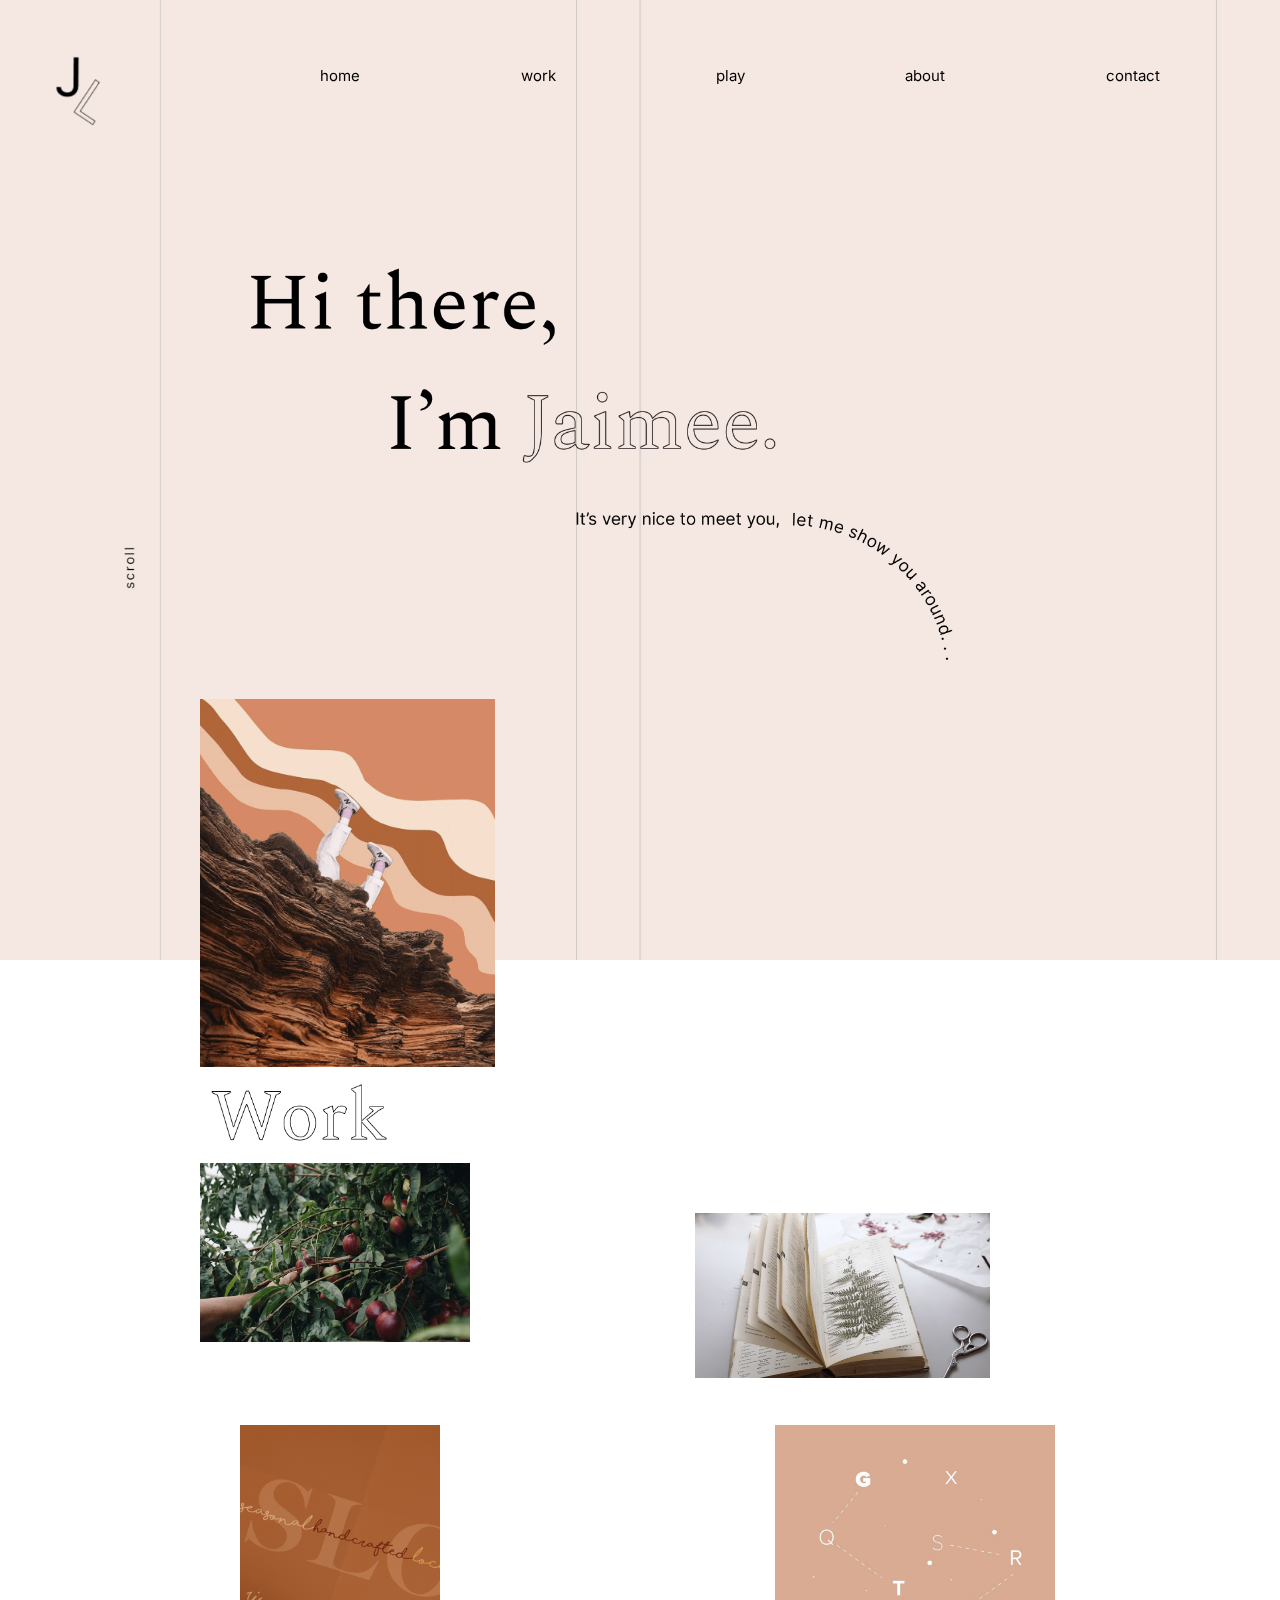
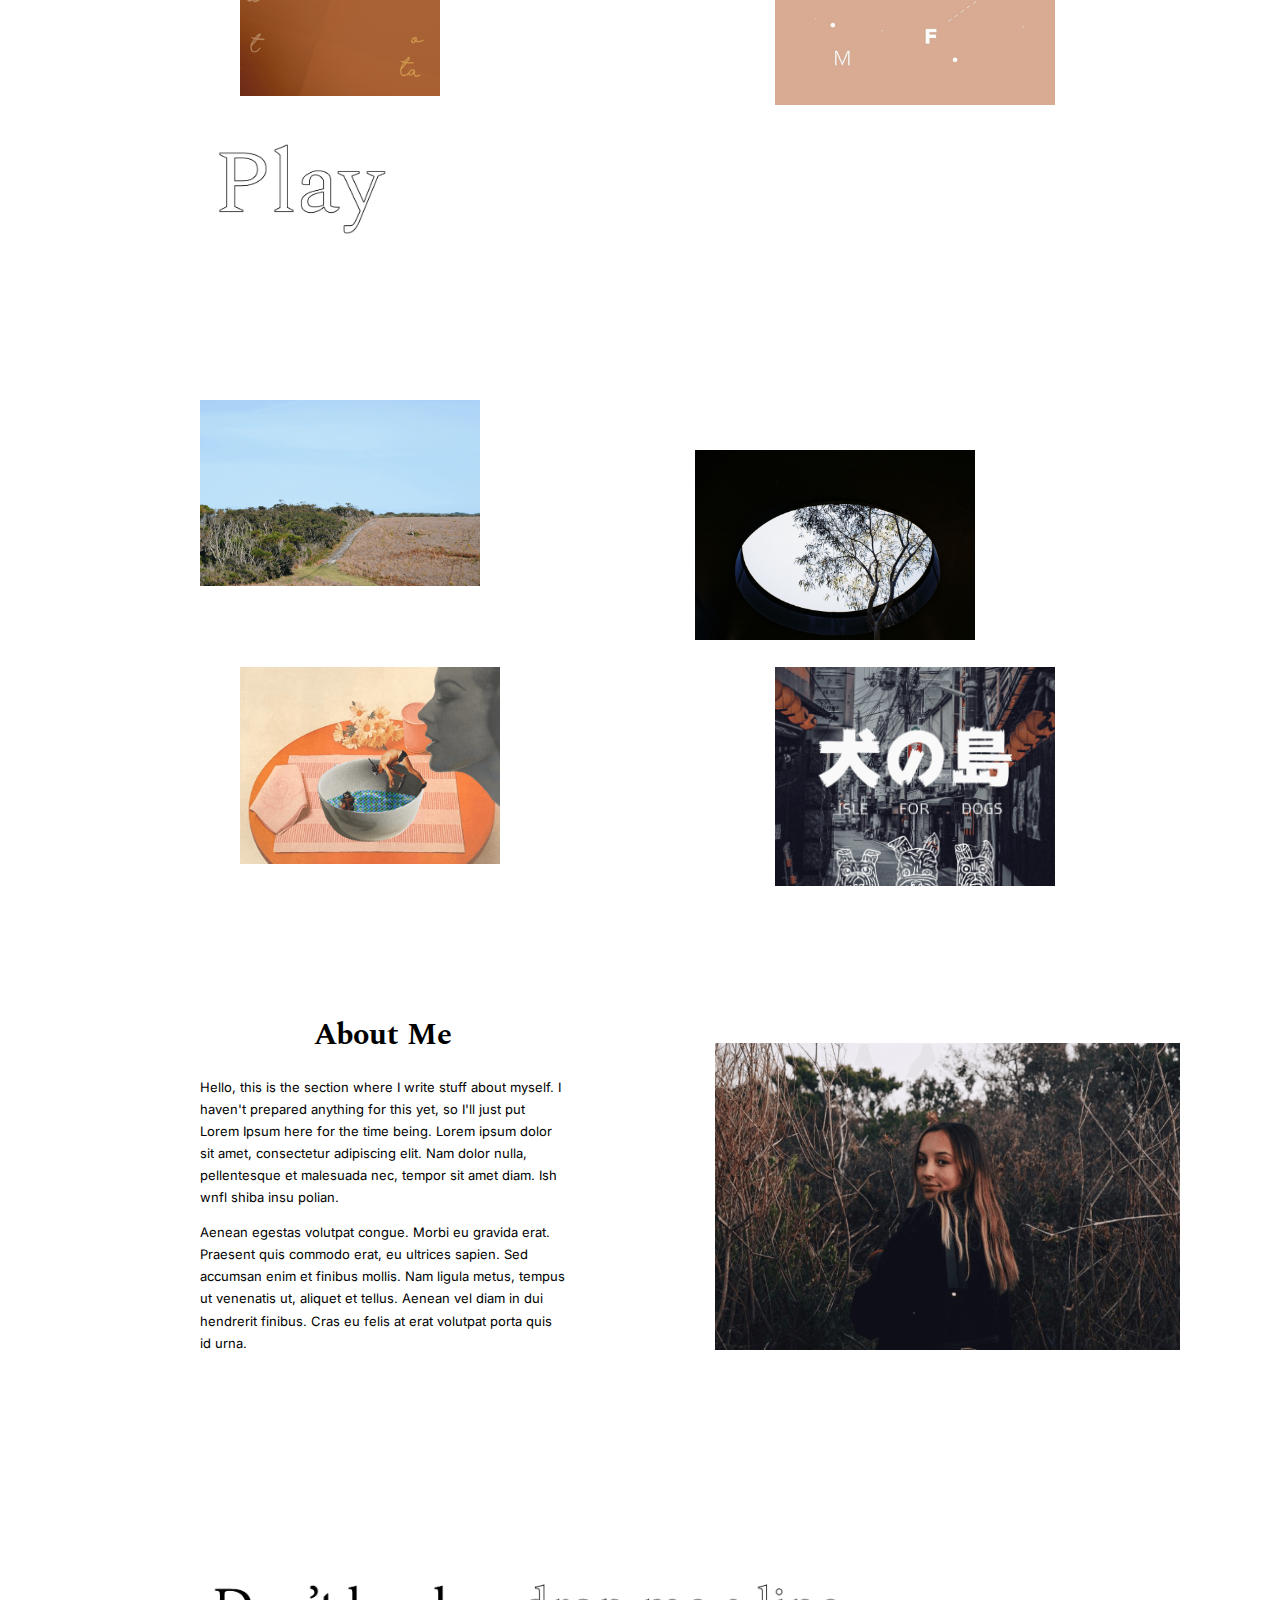
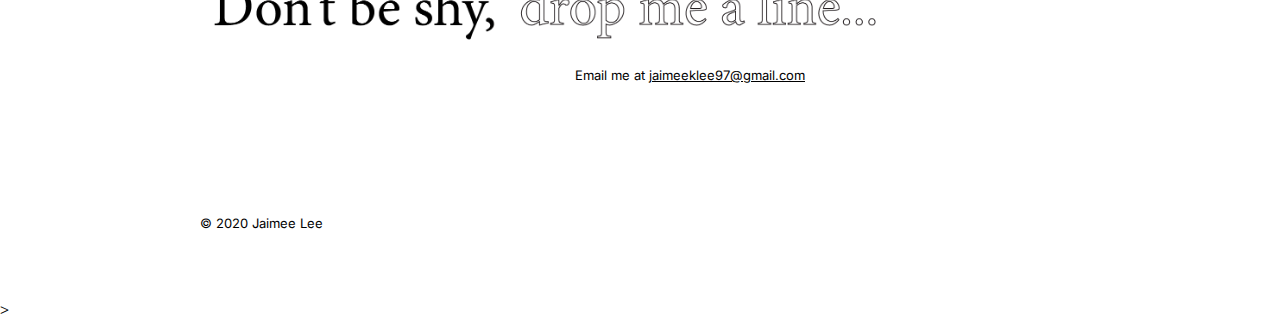
==== index.html @ 001e9ecf "Added Code" ====
<!doctype html>


<head>
  <title> Jaimee Lee Creative </title>

  <meta name="viewport" content="width=device-width, initial-scale=1">

  <meta name="description" content="This is my awesome content of my webpage">

  <link rel="stylesheet" href="resources/css/normalize.css">

  <link href="https://fonts.googleapis.com/css2?family=Spectral:wght@300&display=swap" rel="stylesheet">

  <link href="https://fonts.googleapis.com/css2?family=Inter&display=swap" rel="stylesheet">

  <link rel="stylesheet" href="resources/css/simple-lightbox.min.css">

  <link rel="stylesheet" href="resources/css/style.css">

</head>


<body>



  <header>
    <div class="logo">
      <a href="index.html">
        <img src="resources/images/My Logo.png" alt="The Letters J and L " width="60px">
      </a>
    </div>

    <nav class="navigation">
      <ul class="content">
        <li>
          <a href="index.html">home</a>
        </li>
        <li>
          <a href="index.html#work">work</a>
        </li>
        <li>
          <a href="index.html#play">play</a>
        </li>
        <li>
          <a href="index.html#about">about</a>
        </li>
        <li>
          <a href="index.html#contact">contact</a>
        </li>
      </ul>
    </nav>


  </header>




  <main>

    <div class="content rellax" data-rellax-speed="-1">

      <img src="resources/images/Jaimee Lee.png"
        alt="Hi there, I'm Jaimee. It's very nice to meet you, let me show you around." width="800px">
    </div>



    <div class="content1 component-columns rellax" data-rellax-speed="6">

      <img src="resources/images/Collage of feet over a cliff.png" alt="legs sticking out over a cliff collage"
        width="295px">

      <div class="content" id="work"></div>

    </div>

    <div class="content rellax" data-rellax-speed="0">
      <img src="resources/images/work.png" alt="the word work referring to professional work" width="200px">
    </div>



    <div class="content2 component-columns rellax" data-rellax-speed="5">
      <a href="The Keeper.html">
        <img src="resources/images/mum's nectarines.png" alt="an arm picking nectarines" width="270px"> </a>

      <div class="content3"> 

        <a href="Little Hurricane Co..html">
          <img src="resources/images/little_hurricane.png" alt="vintage book lying open on table" width="295px"></a>
      </div>


    </div>


    <div class="content" id="play"></div>

    <div class="content 2 component-columns rellax" data-rellax-speed="4">
      <div class="content5">
        <a href="Slo Bitters.html">
          <img src="resources/images/Slo3.png" alt="close up details of a text based poster" width="200px"></a>
      </div>
      <div class="content4">

        <a href="Proxima Nova.html">
          <img src="resources/images/proxima nova.png" alt="letters connected by dotted lines" width="280px">
        </a>
      </div>

    </div>


    <div class="content rellax" data-rellax-speed="0">
      <img src="resources/images/Work-Play.png" alt="the word play referring to passion projects" width="200px">
    </div>




    <div class="content content9 component-columns rellax" data-rellax-speed="5">
      <a href="Otways.html">
        <img src="resources/images/otways hill.png" alt="photograph of a grassy hill landscape with a clear blue sky"
          width="280px"> </a>


      <div class="content3">

        <img src="resources/images/tree hole.png" alt="tree growing through darkness into a circle of light"
          width="280px">
      </div>


    </div>

    <div class="content 2 component-columns rellax" data-rellax-speed="3">
      <div class="content5">

        <img src="resources/images/animation.png"
          alt="fictional collage of men jumping into a bowl from a woman's face profile." width="260px">
      </div>

      <div class="content4">


        <img src="resources/images/Isle of dogs.png"
          alt="a poster with japanese text reading 'The isle for dogs' with a tokyo streetscape background and three white line dog sketches"
          width="280px">
      </div>

    </div>

    <div class="content component-columns-text">

      <div class="text-column">
        <h1>About Me </h1>

        <p> Hello, this is the section where I write stuff about myself. I haven't prepared anything for this yet, so
          I'll just put Lorem Ipsum here for the time being. Lorem ipsum dolor sit amet, consectetur adipiscing elit.
          Nam dolor nulla, pellentesque et malesuada nec, tempor sit amet diam. Ish wnfl shiba insu polian. </p>

        <p> Aenean egestas volutpat congue. Morbi eu gravida erat. Praesent quis commodo erat, eu ultrices sapien. Sed
          accumsan enim et finibus mollis. Nam ligula metus, tempus ut venenatis ut, aliquet et tellus. Aenean vel diam
          in dui hendrerit finibus. Cras eu felis at erat volutpat porta quis id urna. </p>

      </div>
      
      <div class="content7" id="about">
        <img src="resources/images/Jaimee.png" alt="girl with long hair in a black coat looking over her shoulder">
      </div>

    </div>


    <div class="content">
      <div class="contact">
        <img src="resources/images/Contact.png" alt="Don't be shy, drop me a line" width="700px">
      </div>

      <div class="email-link" id="contact">
        <p> Email me at <a href="mailto:jaimeeklee97@gmail.com"> jaimeeklee97@gmail.com</a> </p>
      </div>

    </div>






  </main>

  <footer>

    <section class="content">
      <p> &copy; 2020 Jaimee Lee </p>
    </section>
  </footer>

  <script src="resources/JS/simple-lightbox.min.js"></script>

  <script src="resources/JS/scripts.js"></script>
  <script src="resources/JS/rellax.min.js"></script>
  <script>
    var rellax = new Rellax('.rellax'); {
      center: true
    }
  </script>>
</body>


</html>
---- resources/css/style.css ----
/* -------------------- VARIABLES */

:root {
    --main-bg-color: rgb(244, 228, 217);  
    --hover-color:  white;  
}

/* -------------------- GLOBAL DEFAULTS */

body {

    background-image: url(../images/background.jpg);
    background-repeat: no-repeat;
    background-position: 0 0;
    background-size: 100%;
    background-attachment: fixed;


    font-family:'Spectral', serif;
    color: black;
    font-size: 18px;
    line-height: 1.4;
    box-sizing: border-box; 
}


img{

   max-width: 100%; 
   height: auto;

}
/* -------------------- HOMEPAGE */

.home_title{

    margin-top: 110px;
    padding-left: 200px;
    font-size: 65px;
    line-height: 85%;
}

.home_sub{

    padding-left: 320px;
    padding-top: 30px;
    font-size: 65px;
    line-height: 85%;
}


.home_sub2{
   
    font-size: 20px;
    font-family: 'Inter', sans-serif;
    text-indent: 200px;
    padding-top: 30px;
    padding-left: 250px;
    padding-bottom: 100px;
}




/* -------------------- HEADINGS AND TYPE */
h1 { 
    font-size: 30px;
    font-family: 'Spectral', serif;
    color: black;
    padding-top: 100px;


}

h2{ 
    font-size: 25px;
    font-family: 'Spectral', serif;
    color: black;


}

h3{

    font-family: 'Inter', serif;
    font-size: 18px;
    color: black;
}


p {
    font-size: 13px;
    line-height: 1.4;
    font-family: 'Inter', sans-serif;
    line-height: 170%;
    text-align: left;
    
}
a{
    color: black;
}
a:hover{
    color: var(--hover-color);
}

.heading_buffer{
    padding-top: 100px;
    padding-bottom: 20px;
}
/* -------------------- LAYOUTS */

.content{

    max-width: 1000px;
    margin-left: auto;
    margin-right: auto;

    padding-left: 200px;
    padding-right: 100px;

}

.logo{

    max-width: 1000px;
    margin-left: 40px ;


    padding-left: 7%;
    padding-right: 7%;
}

.main-header{

    color: var(--main-bg-color);
    max-width: 1000px;
    margin-left: 140px;
    margin-right: auto;

    padding-left: 3%;
    padding-right: 3%;
    padding-top: 90px;
}

@media screen and (max-width: 800px){

    


        
    }



/* -------------------- HEADER */ 



header{

    color: var(--main-bg-color);

    padding-top: 50px;
    padding-bottom: 0px;

    display: grid;
    grid-template-columns: 200px auto;

    
    position: sticky;
    top: 0; 
    
}




/* -------------------- NAVIGATION */

.navigation {
    
    background-color: --main-bg-color;
    padding-bottom: 80px;
    position: sticky;
    top:0;
    
    }
    .navigation ul {
    padding: 0; 
    list-style: none;
    display: flex;
    justify-content: space-around;
    font-family:'Inter', sans-serif;
    font-size: 15px;
    }
    
    .navigation a {
           color: black;
           text-decoration: none;
          


    
    }

    .navigation a:hover{
        color: var(--hover-color);
    }

    
/* -------------------- FOOTER */

footer {
    background-color: --main-bg-color;
    padding-top: 100px;
    padding-bottom: 50px;
    text-align: left;
}

/* -------------------- MODULES */

main a:hover img{

 filter: grayscale(90%);
 
 transition: .3s

}



.component-columns {
    display: grid;
    grid-template-columns: 1fr;
    grid-gap: 10px;

}

@media screen and (min-width: 800px) {

    .component-columns {
        grid-template-columns: 1fr 1fr;
        background-color: --main-bg-color
    }
}

.component-columns-text{
    display: grid;
    grid-template-columns: 1fr 1fr;
    grid-gap: 50px;
}
  
    

.line{

    padding-left: 30px;
    

}

.text-column{

padding-right: 100px;
text-align:center;

}

.contact{

    padding-top: 200px;
    
}

.email-link p{

    text-align: center;
}




/* -------------------- IMAGE LAYOUT */

.content1{

    max-width: 1000px;
    margin-left: auto;
    margin-right: auto;

    padding-left: 200px;
    padding-right: 100px;
    padding-top: 20px;

}
.content2{

    max-width: 1000px;
    margin-left: auto;
    margin-right: auto;

    padding-left: 200px;
    padding-right: 100px;
    padding-bottom: 20px;
}

.content3{ 

    padding-top: 50px;
    padding-bottom: 20px;
}

.content4{ 

    padding-left: 80px;
}
.content5{ 

    padding-top: 0px;
    padding-bottom: 20px;
    padding-left: 40px;
}

.content6{

    padding-top: 80px;
    padding-bottom: 40px;
    padding-left: 80px;
}

.content7{

    padding-top: 150px;
    align-items: center;
}

.content8{

 padding-top: 230px;

align-items: center;
}

.content9{

    padding-top: 150px;
}

.gallery{

    display: grid;
    grid-template-columns: 1fr 1fr 1fr 1fr;
    column-gap: 20px;
    padding-top: 100px;
  
}

@media screen and (max-width: 800px) {

    .gallery {

        display: grid;
        grid-template-columns: 1fr;
        

    }
}


html {
    scroll-behavior: smooth;
  }
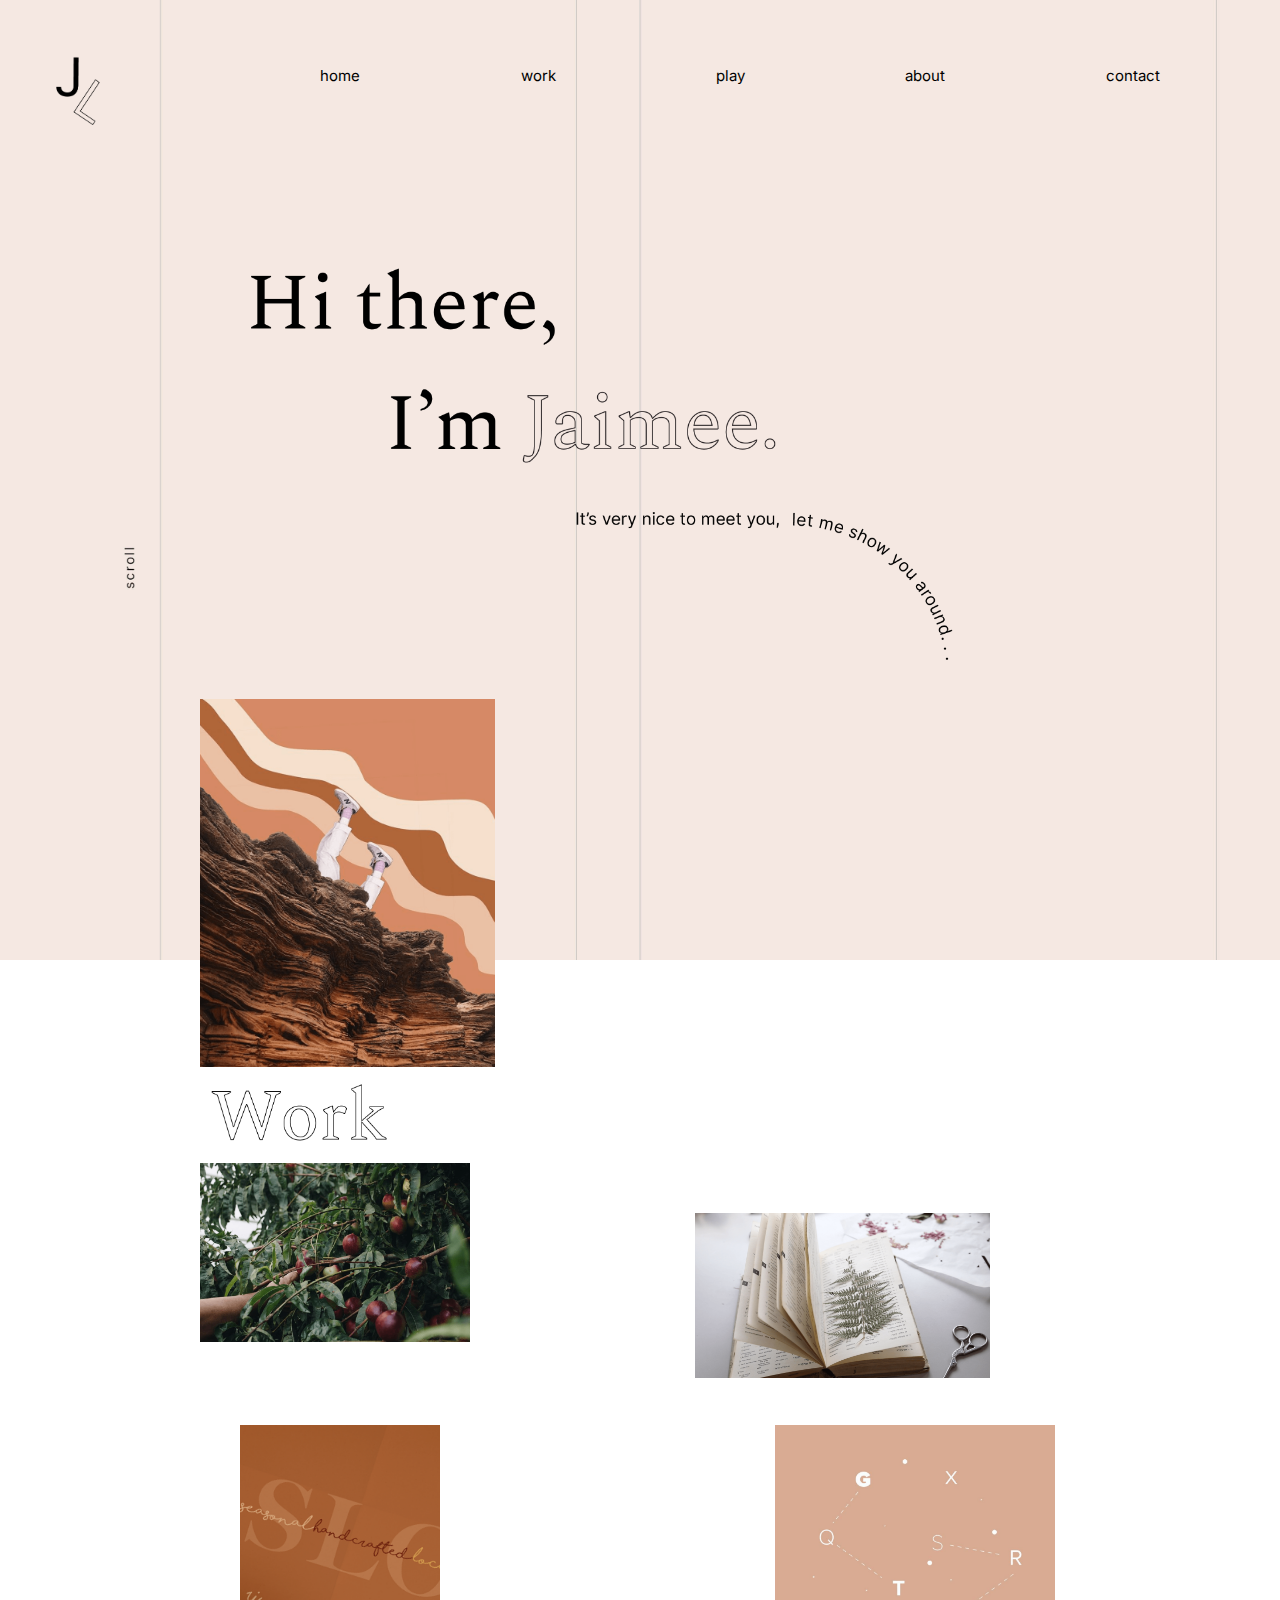
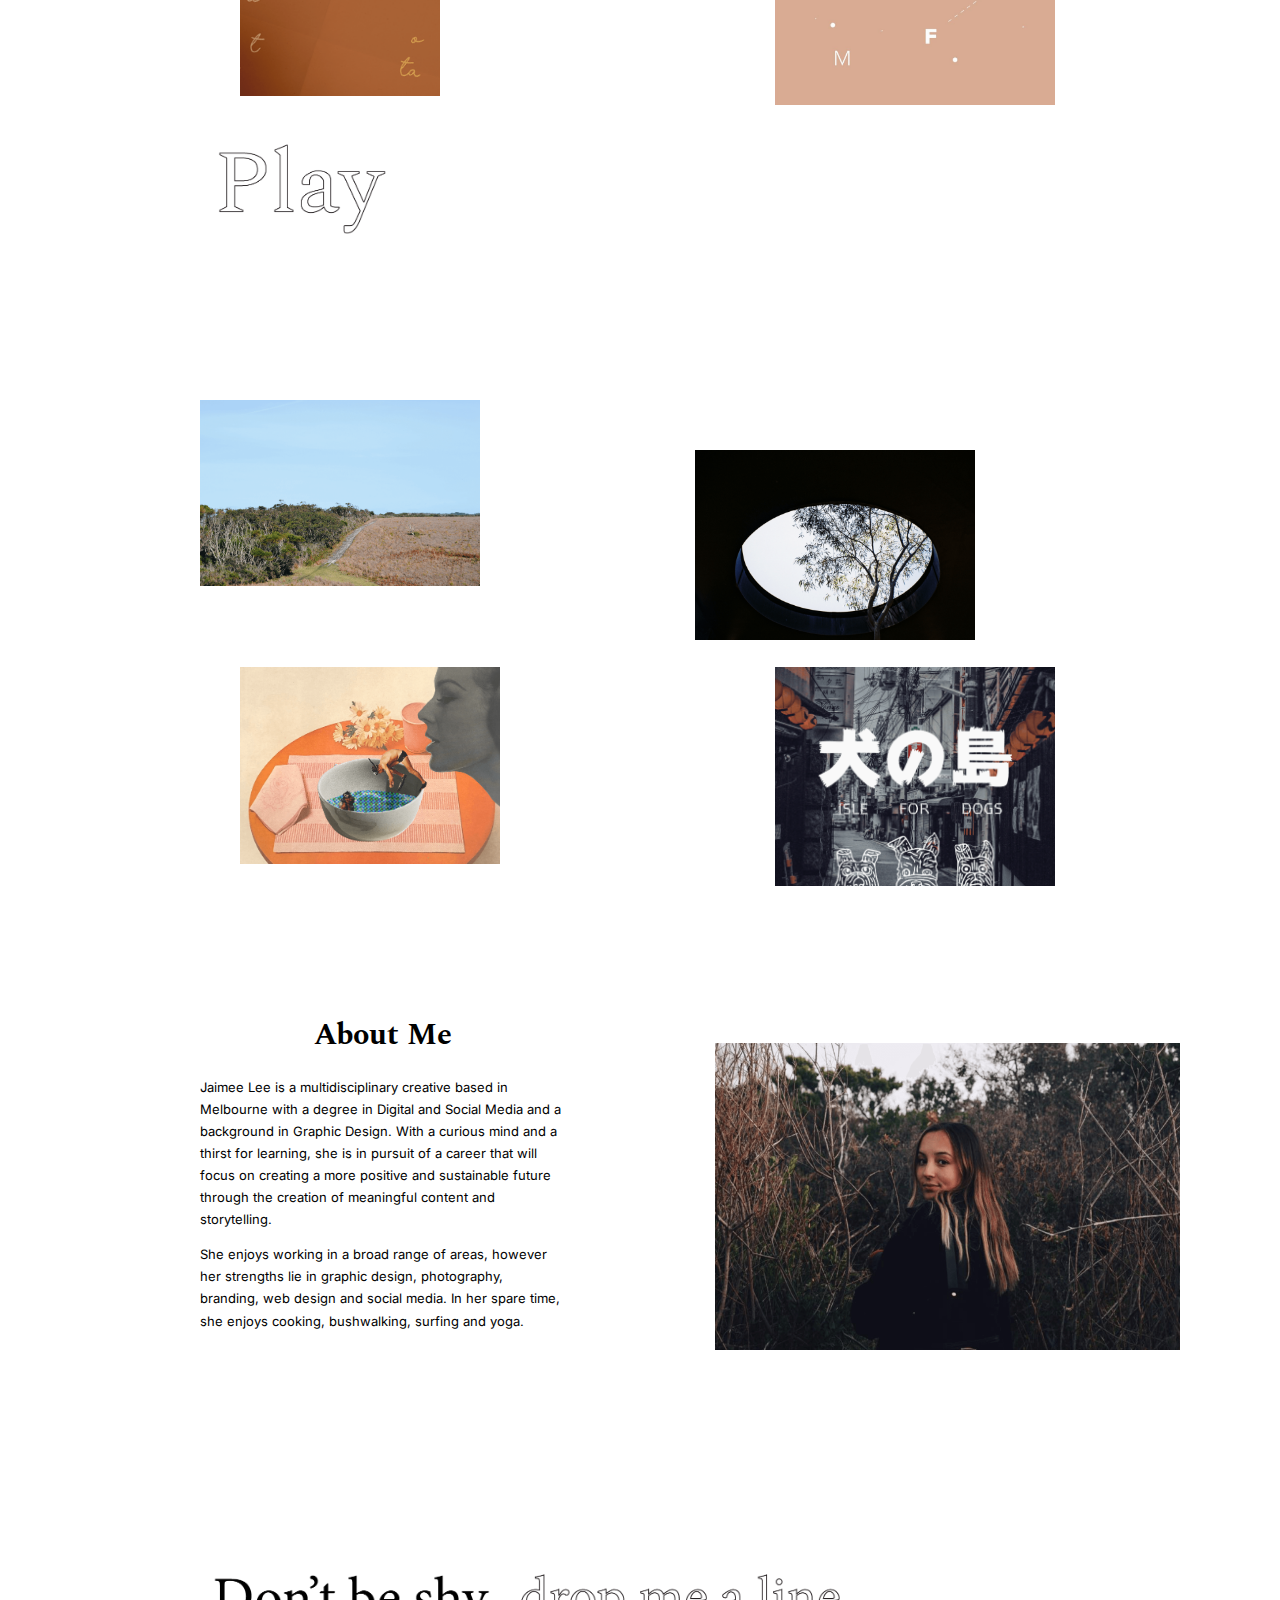
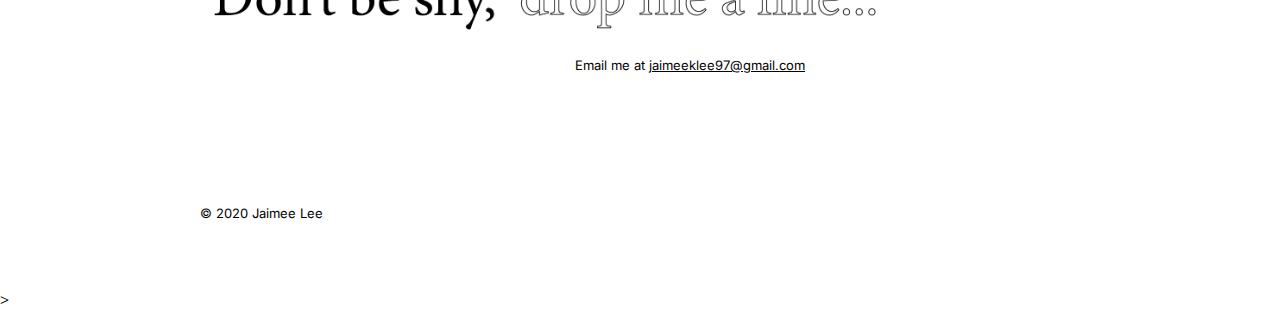
==== commit c63a54ed: "Edited Bio" ====
--- a/index.html
+++ b/index.html
@@ -158,13 +158,10 @@
       <div class="text-column">
         <h1>About Me </h1>
 
-        <p> Hello, this is the section where I write stuff about myself. I haven't prepared anything for this yet, so
-          I'll just put Lorem Ipsum here for the time being. Lorem ipsum dolor sit amet, consectetur adipiscing elit.
-          Nam dolor nulla, pellentesque et malesuada nec, tempor sit amet diam. Ish wnfl shiba insu polian. </p>
-
-        <p> Aenean egestas volutpat congue. Morbi eu gravida erat. Praesent quis commodo erat, eu ultrices sapien. Sed
-          accumsan enim et finibus mollis. Nam ligula metus, tempus ut venenatis ut, aliquet et tellus. Aenean vel diam
-          in dui hendrerit finibus. Cras eu felis at erat volutpat porta quis id urna. </p>
+        <p> Jaimee Lee is a multidisciplinary creative based in Melbourne with a degree in Digital and Social Media and a background in Graphic Design. With a curious mind and a thirst for learning, she is in pursuit of a career that will focus on creating a more positive and sustainable future through the creation of meaningful content and storytelling. 
+        </p>
+
+        <p> She enjoys working in a broad range of areas, however her strengths lie in graphic design, photography, branding, web design and social media. In her spare time, she enjoys cooking, bushwalking, surfing and yoga. </p>
 
       </div>
       
--- a/resources/css/style.css
+++ b/resources/css/style.css
@@ -168,8 +168,9 @@
     grid-template-columns: 200px auto;
 
     
-    position: sticky;
+    
     top: 0; 
+    z-index: 100
     
 }
 
@@ -182,8 +183,8 @@
     
     background-color: --main-bg-color;
     padding-bottom: 80px;
-    position: sticky;
-    top:0;
+    z-index: 100
+    
     
     }
     .navigation ul {
@@ -193,12 +194,13 @@
     justify-content: space-around;
     font-family:'Inter', sans-serif;
     font-size: 15px;
+   
     }
     
     .navigation a {
            color: black;
            text-decoration: none;
-          
+        
 
 
     
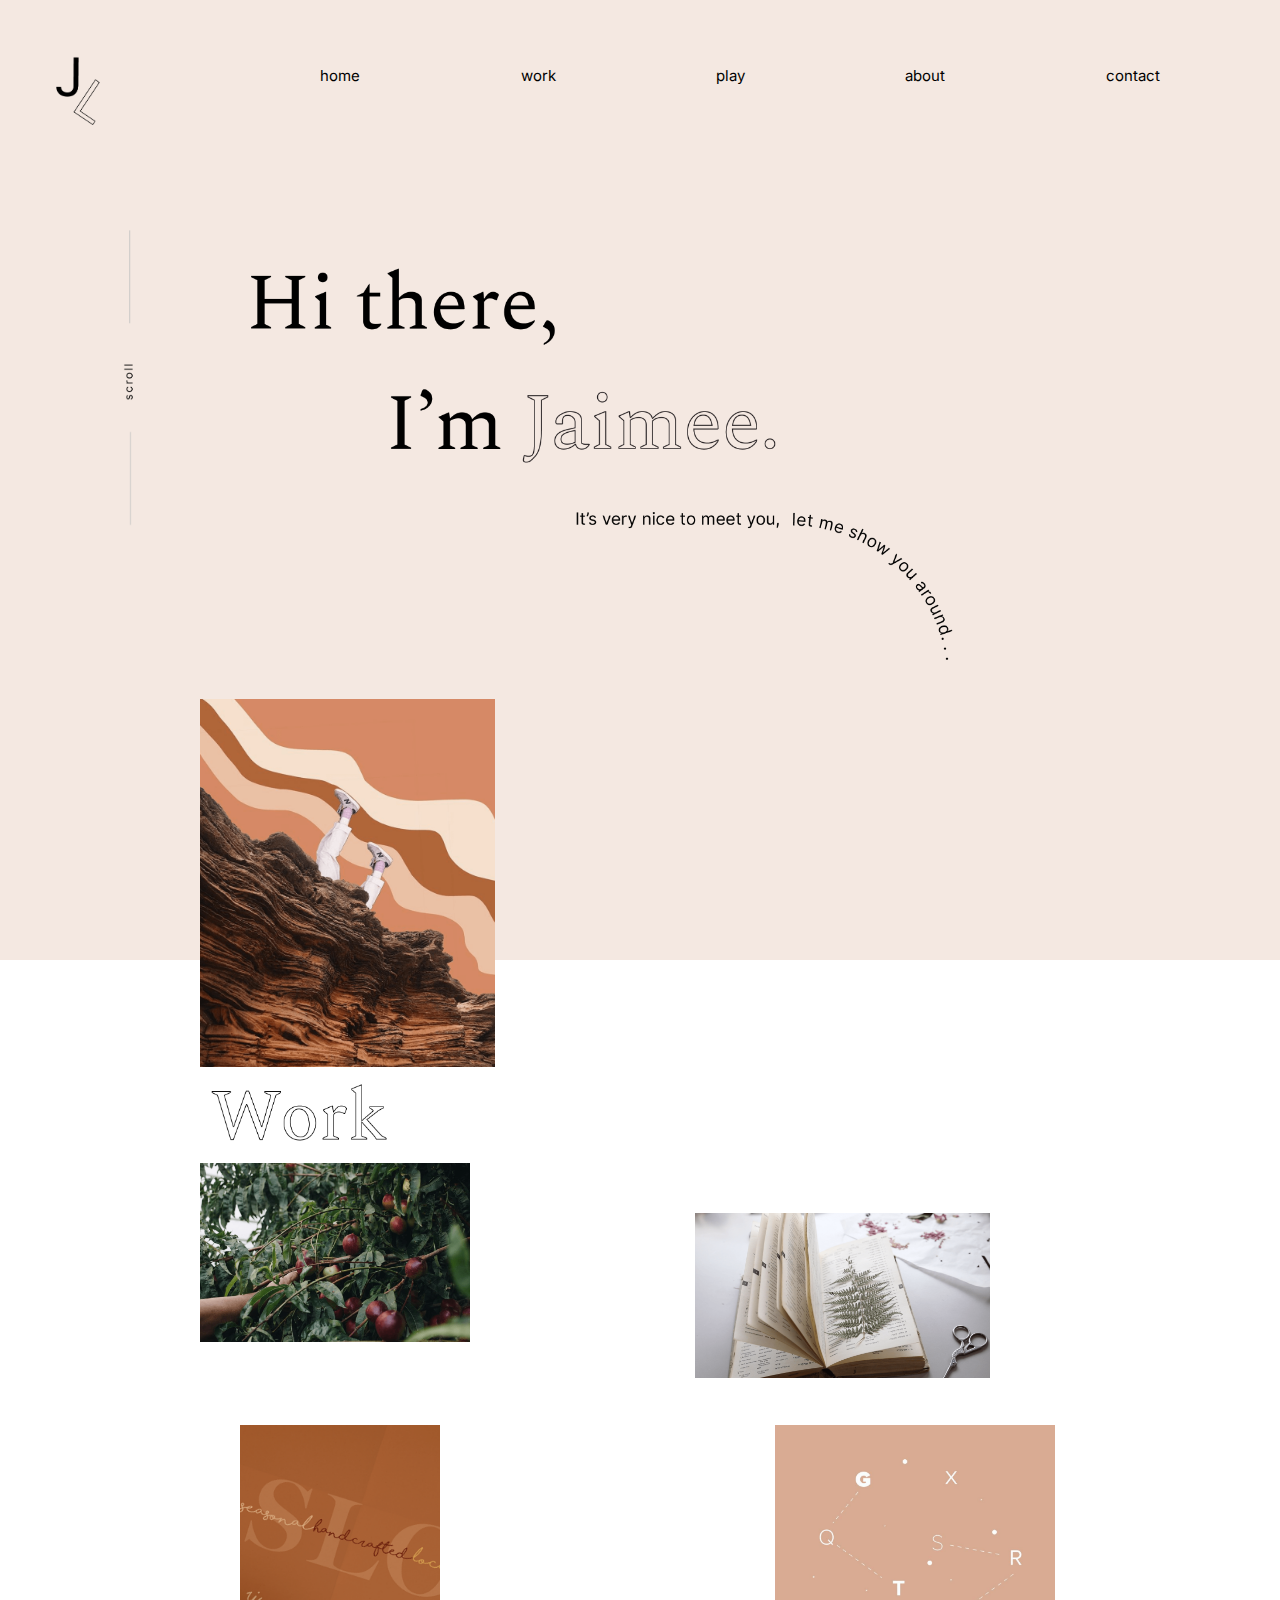
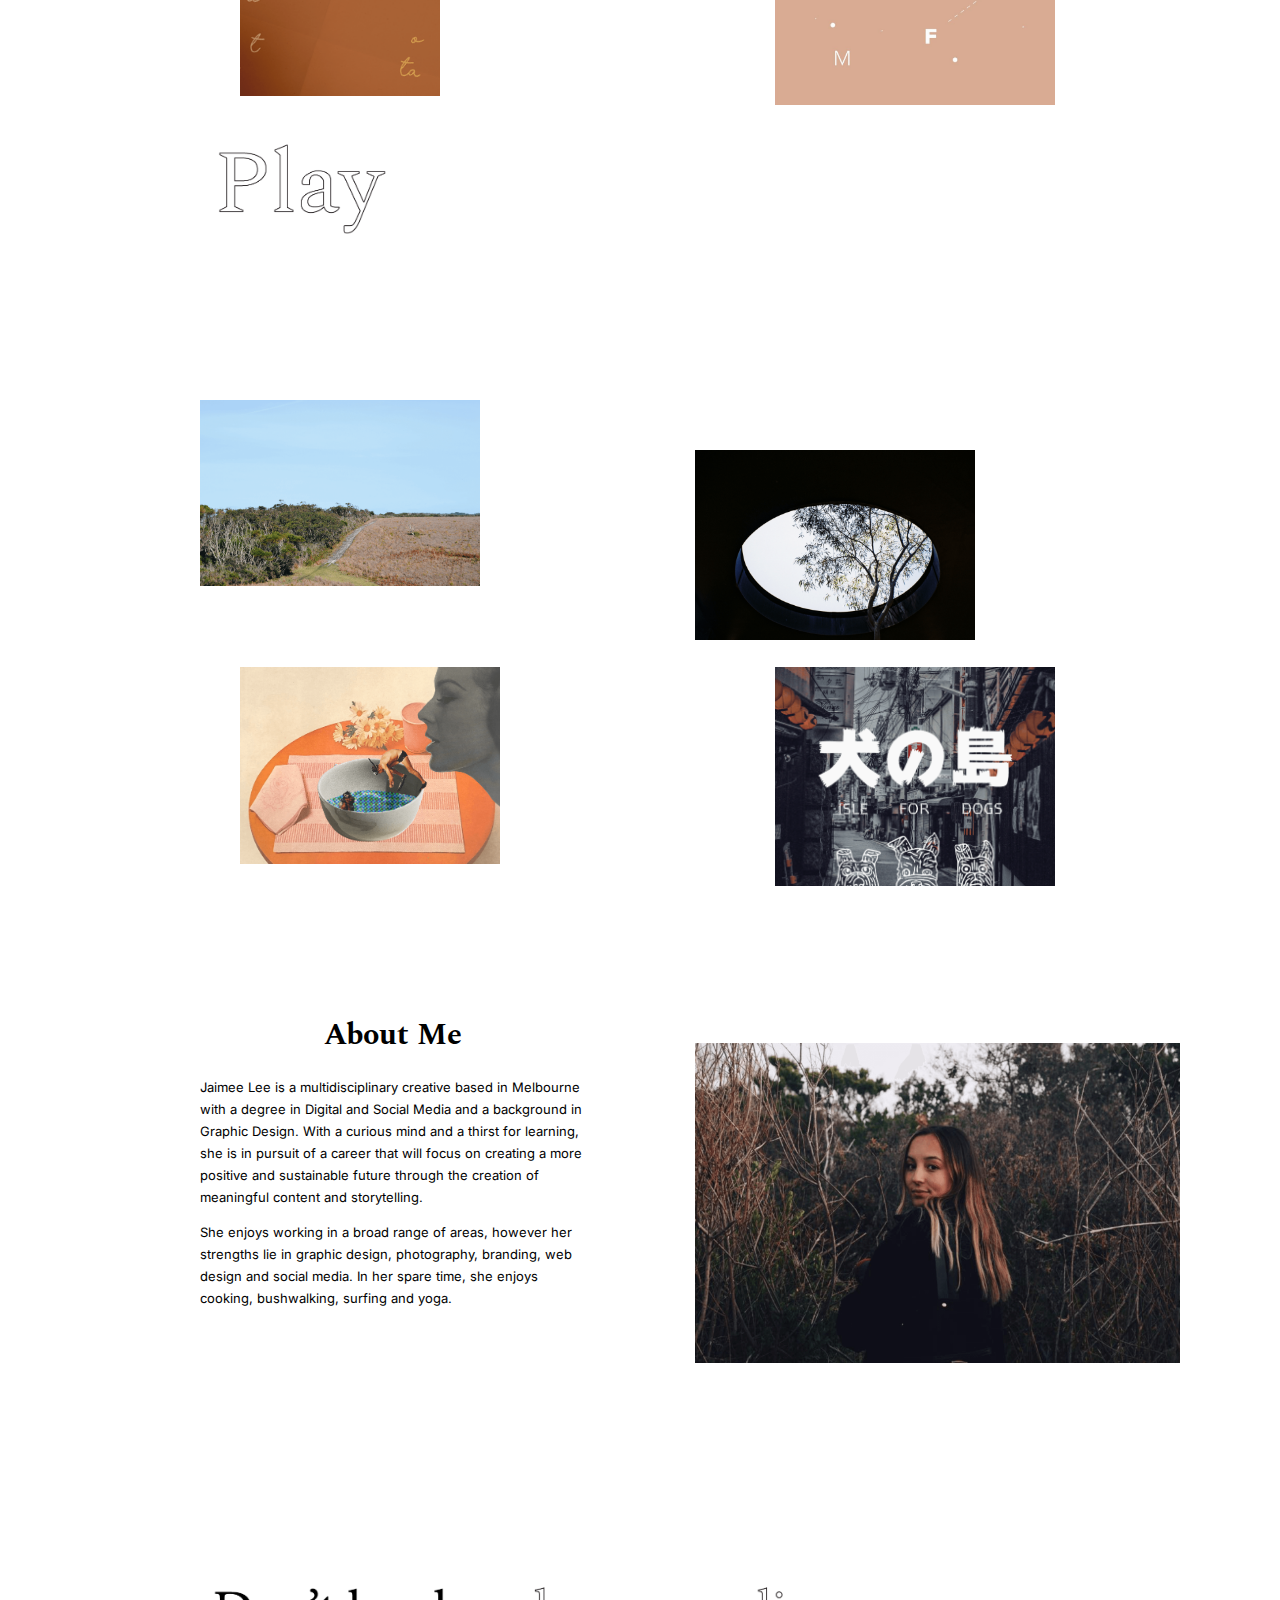
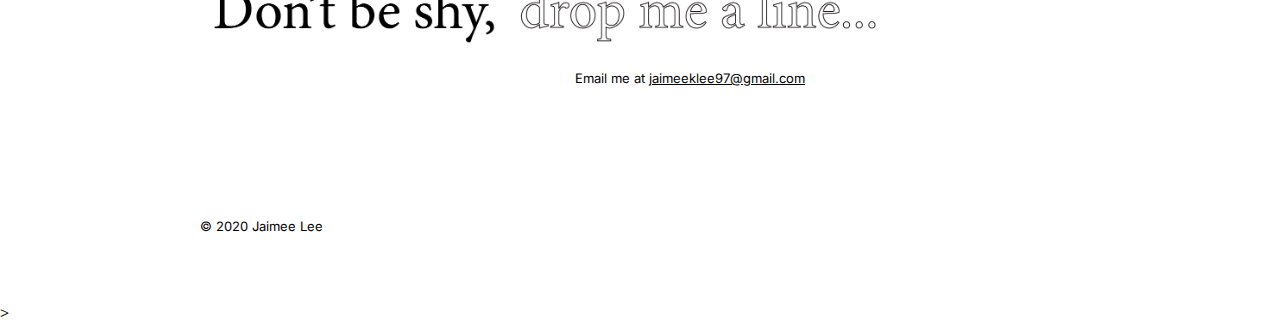
==== commit b82dc01a: "added video" ====
--- a/index.html
+++ b/index.html
@@ -153,7 +153,7 @@
 
     </div>
 
-    <div class="content component-columns-text">
+    <div class="content two-columns">
 
       <div class="text-column">
         <h1>About Me </h1>
--- a/resources/css/style.css
+++ b/resources/css/style.css
@@ -10,7 +10,7 @@
 
 body {
 
-    background-image: url(../images/background.jpg);
+    background-image: url(../images/background3.png);
     background-repeat: no-repeat;
     background-position: 0 0;
     background-size: 100%;
@@ -105,7 +105,7 @@
 }
 
 .heading_buffer{
-    padding-top: 100px;
+    padding-top:0px;
     padding-bottom: 20px;
 }
 /* -------------------- LAYOUTS */
@@ -230,6 +230,12 @@
 
 }
 
+.two-columns {
+    display: grid;
+    grid-template-columns: 1fr 1fr;
+    grid-gap: 10px;
+
+}
 
 
 .component-columns {
@@ -247,12 +253,6 @@
     }
 }
 
-.component-columns-text{
-    display: grid;
-    grid-template-columns: 1fr 1fr;
-    grid-gap: 50px;
-}
-  
     
 
 .line{
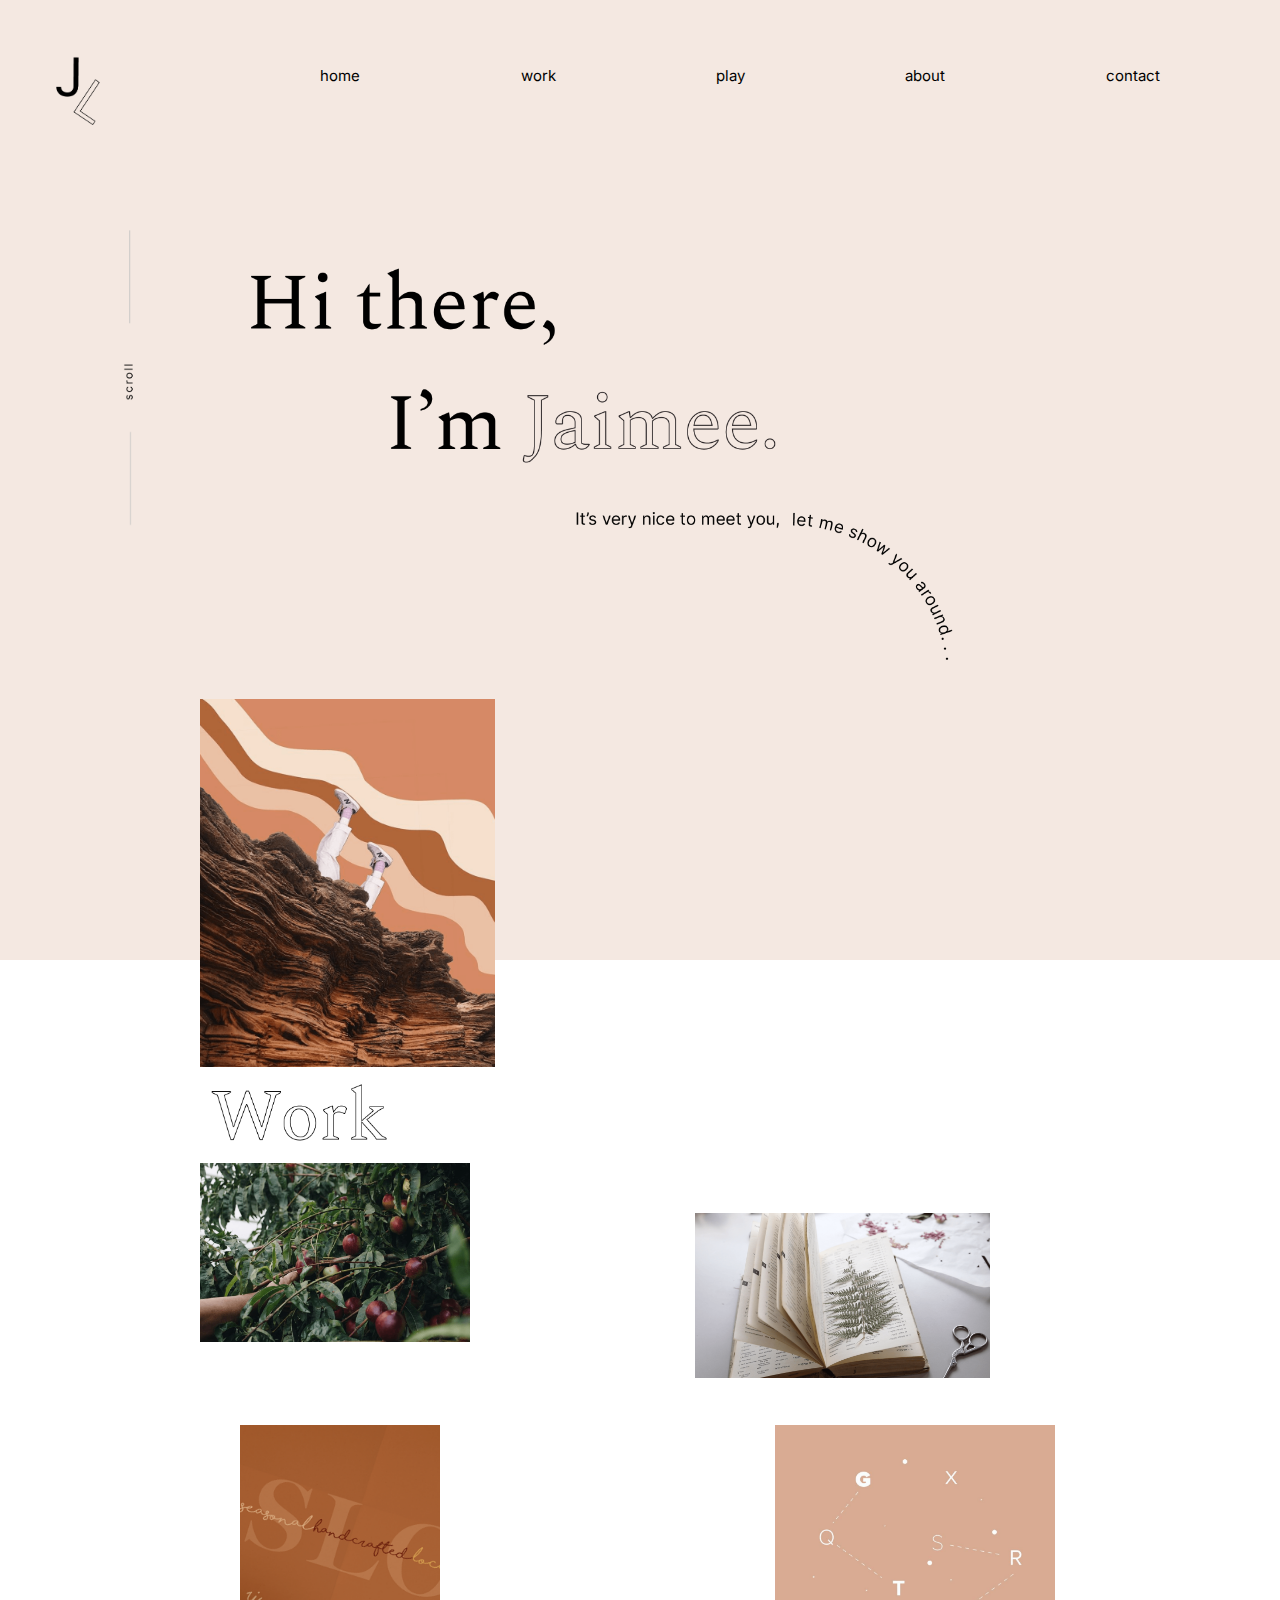
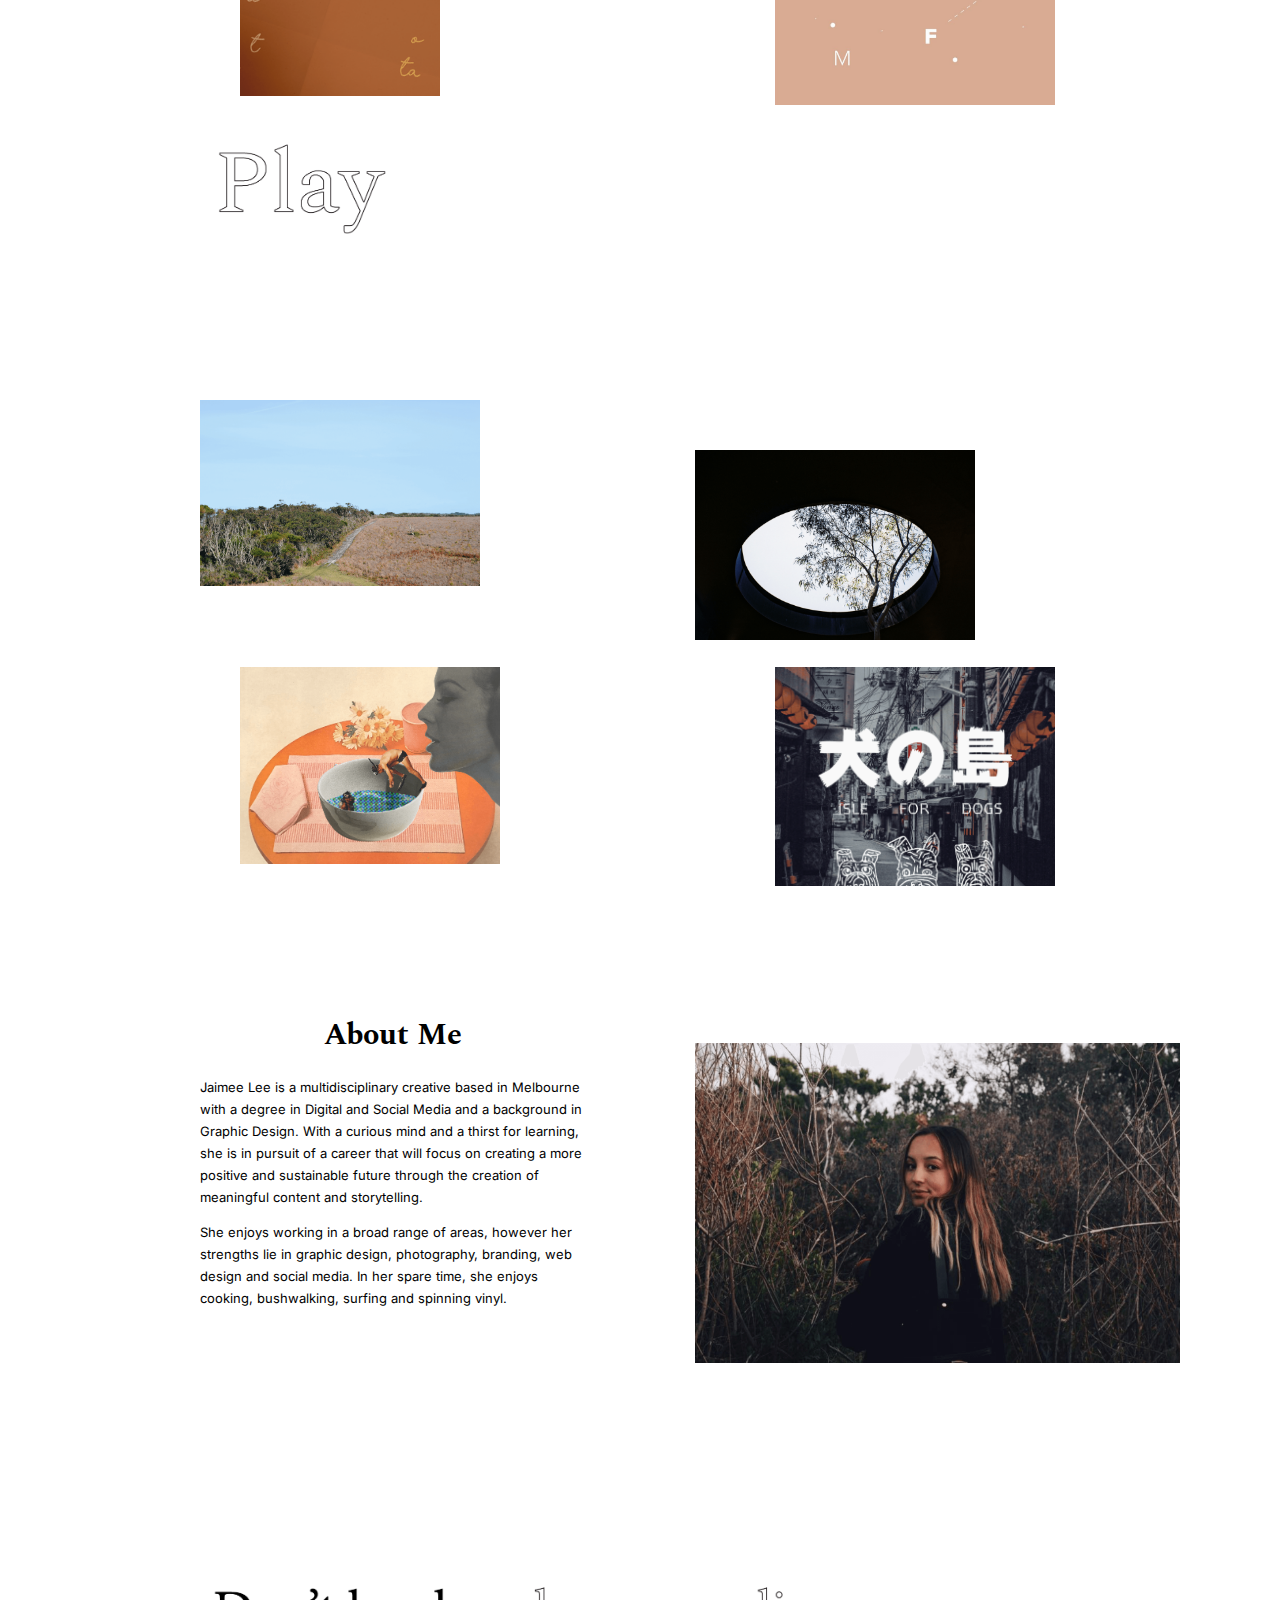
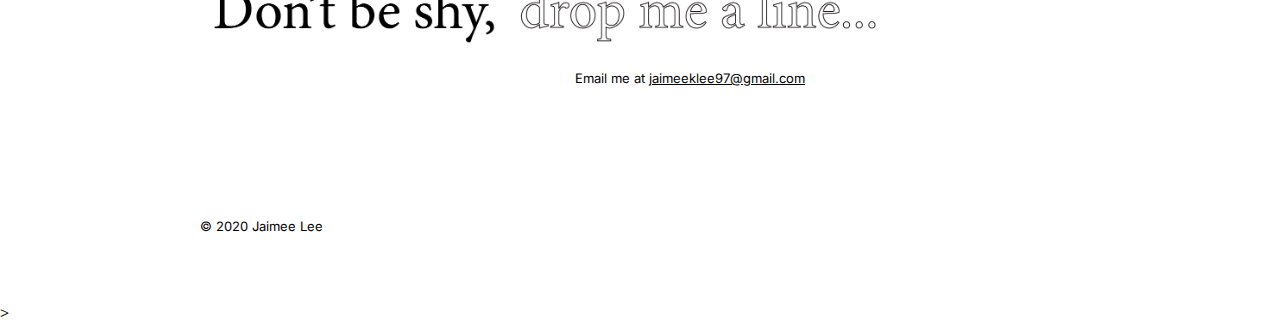
==== commit 9d8b4f1c: "changes" ====
--- a/index.html
+++ b/index.html
@@ -161,7 +161,7 @@
         <p> Jaimee Lee is a multidisciplinary creative based in Melbourne with a degree in Digital and Social Media and a background in Graphic Design. With a curious mind and a thirst for learning, she is in pursuit of a career that will focus on creating a more positive and sustainable future through the creation of meaningful content and storytelling. 
         </p>
 
-        <p> She enjoys working in a broad range of areas, however her strengths lie in graphic design, photography, branding, web design and social media. In her spare time, she enjoys cooking, bushwalking, surfing and yoga. </p>
+        <p> She enjoys working in a broad range of areas, however her strengths lie in graphic design, photography, branding, web design and social media. In her spare time, she enjoys cooking, bushwalking, surfing and spinning vinyl. </p>
 
       </div>
       
--- a/resources/css/style.css
+++ b/resources/css/style.css
@@ -254,7 +254,12 @@
 }
 
     
-
+.one-line{
+
+text-align: center;
+padding-left: 100px;
+
+}
 .line{
 
     padding-left: 30px;
@@ -339,7 +344,7 @@
 
 .content8{
 
- padding-top: 230px;
+ padding-top: 100px;
 
 align-items: center;
 }
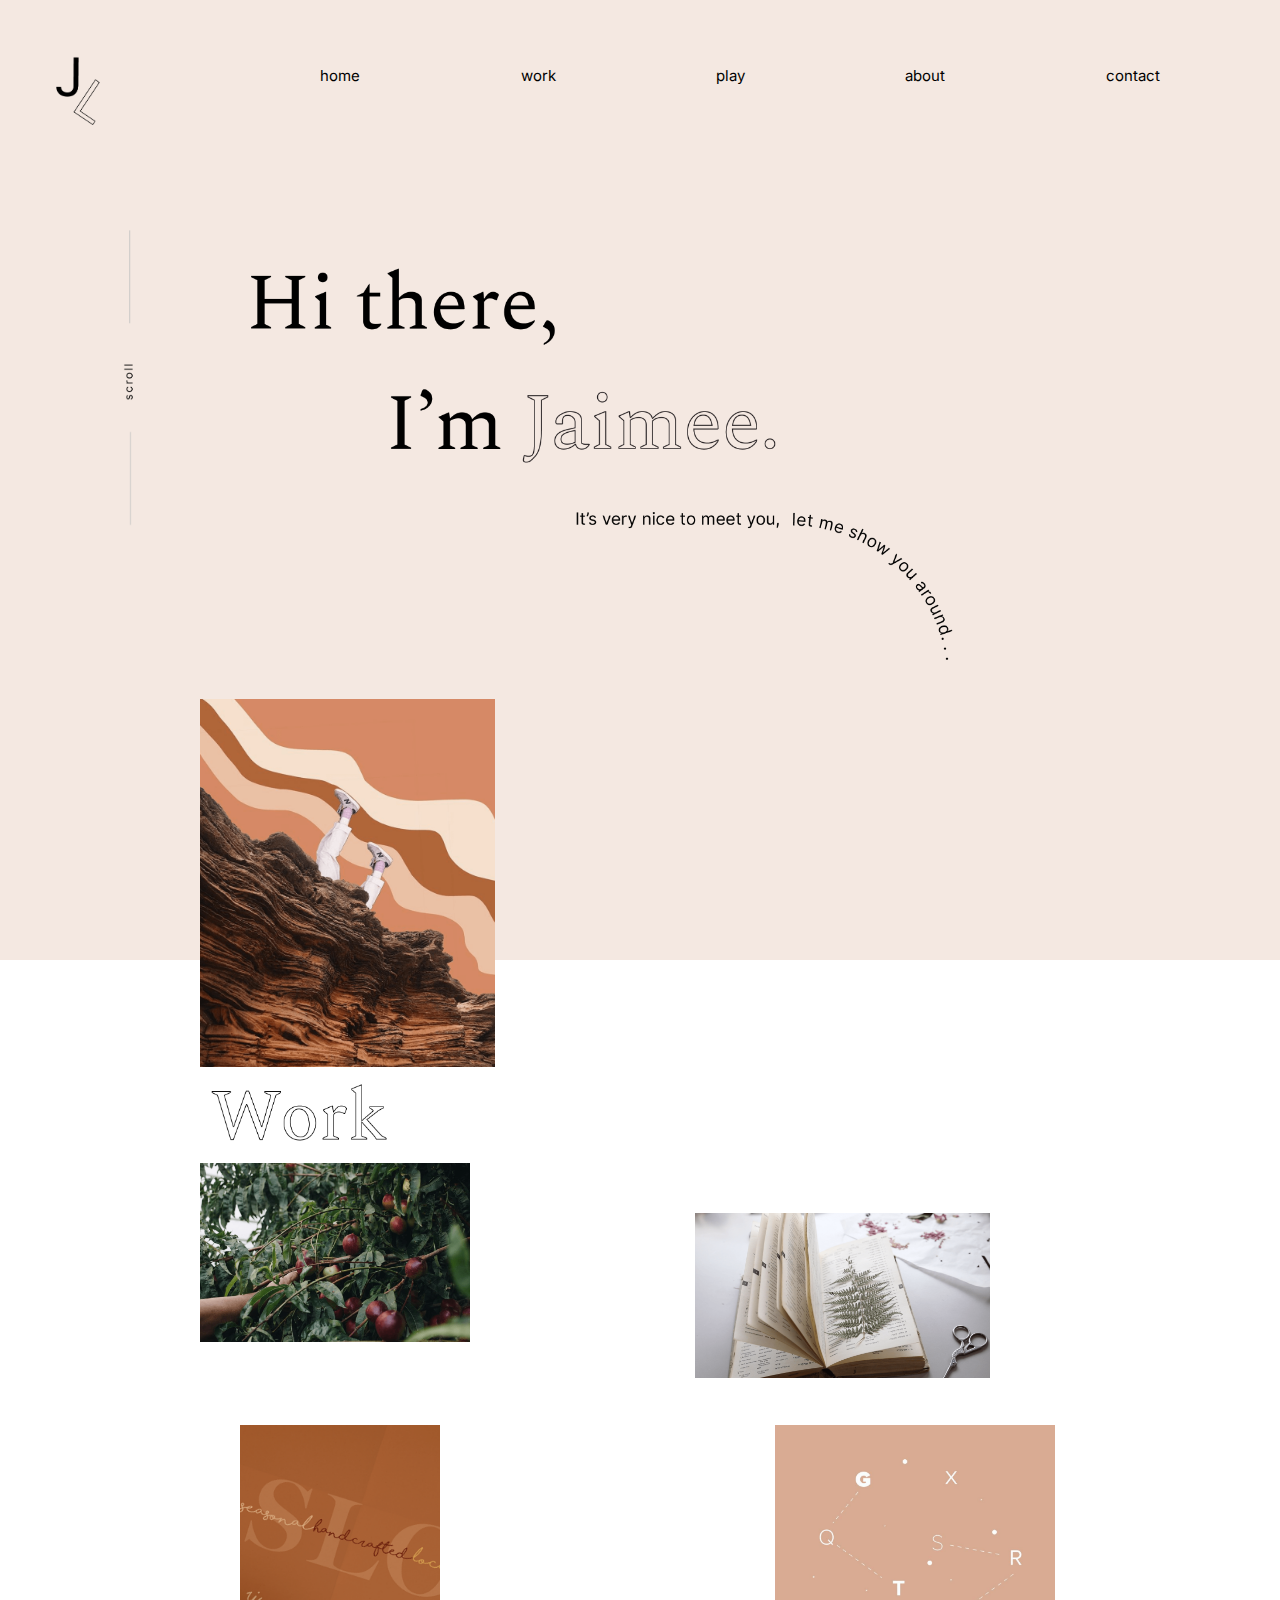
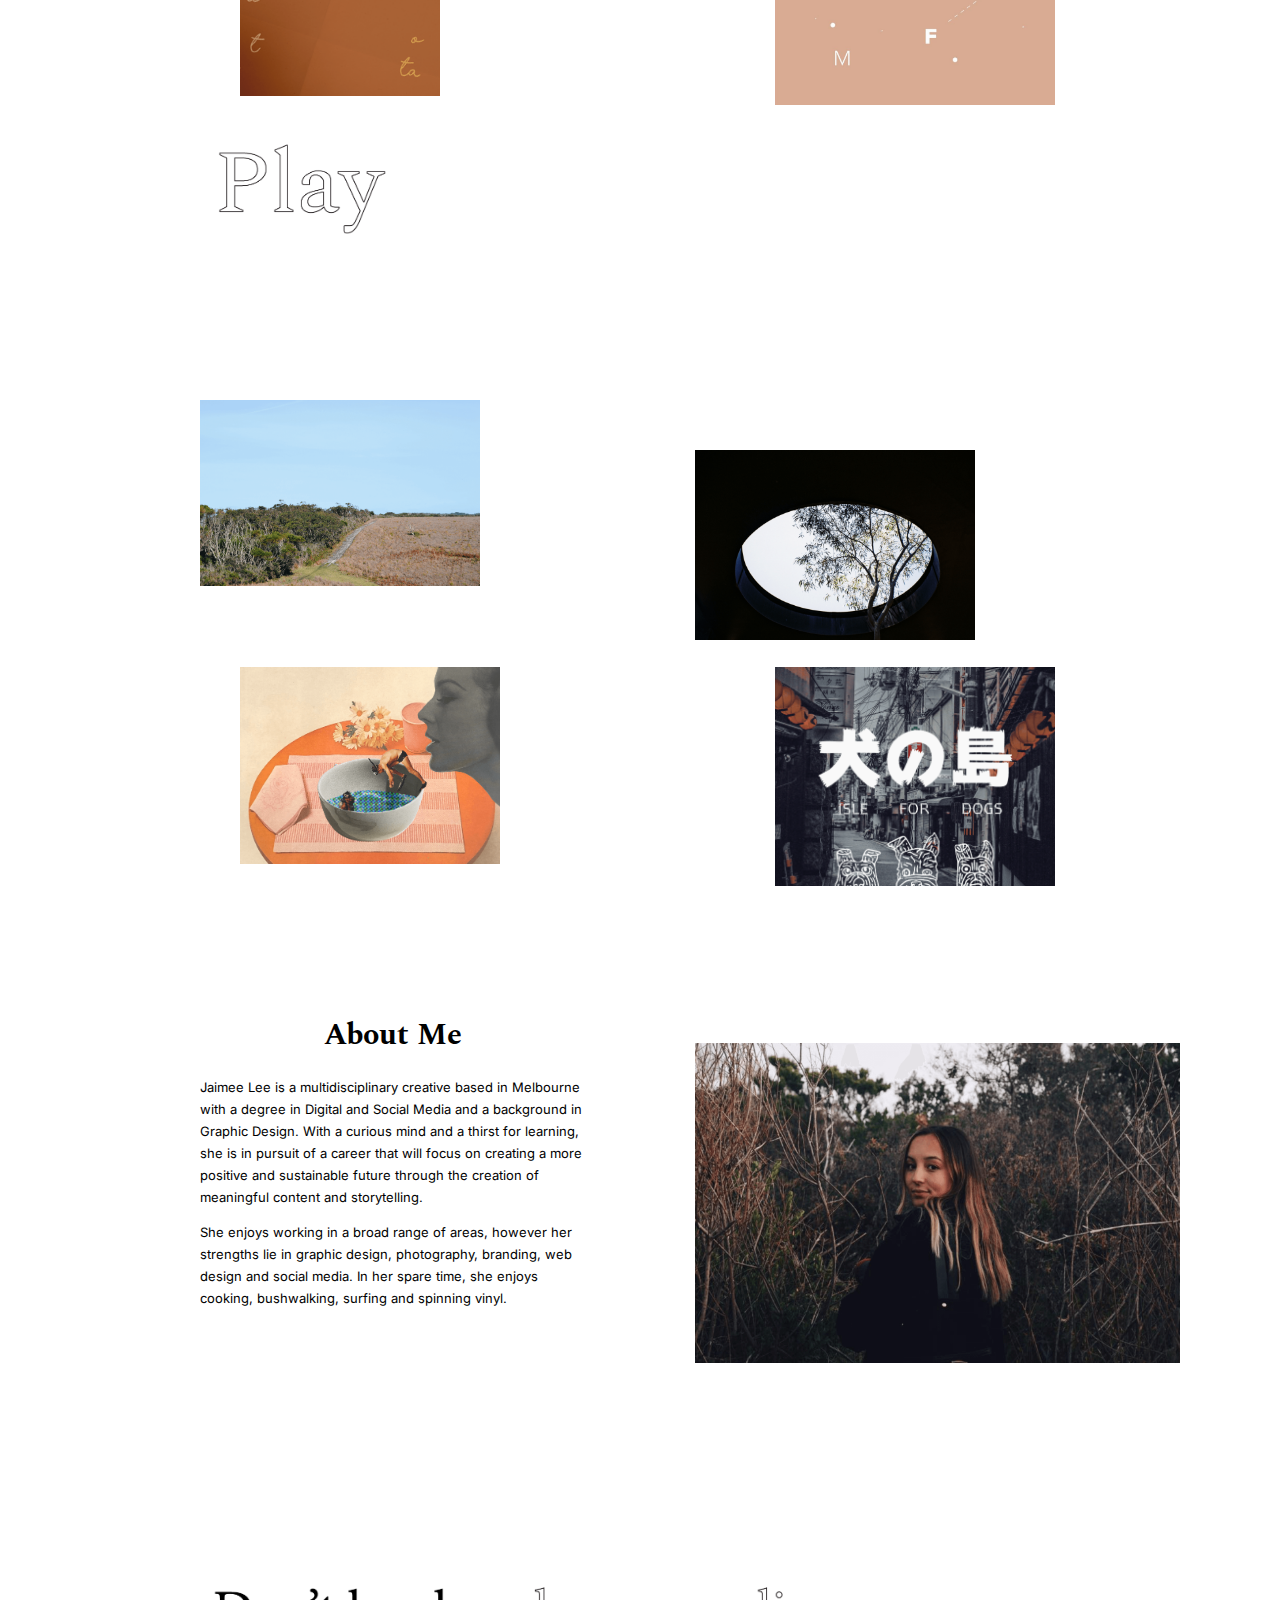
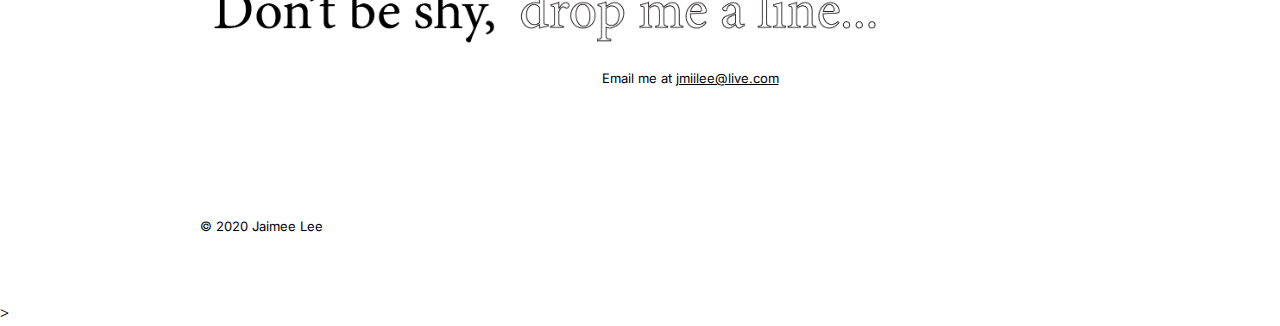
==== commit 69f128ba: "edited email" ====
--- a/index.html
+++ b/index.html
@@ -178,7 +178,7 @@
       </div>
 
       <div class="email-link" id="contact">
-        <p> Email me at <a href="mailto:jaimeeklee97@gmail.com"> jaimeeklee97@gmail.com</a> </p>
+        <p> Email me at <a href="mailto:jmiilee@live.com"> jmiilee@live.com</a> </p>
       </div>
 
     </div>
